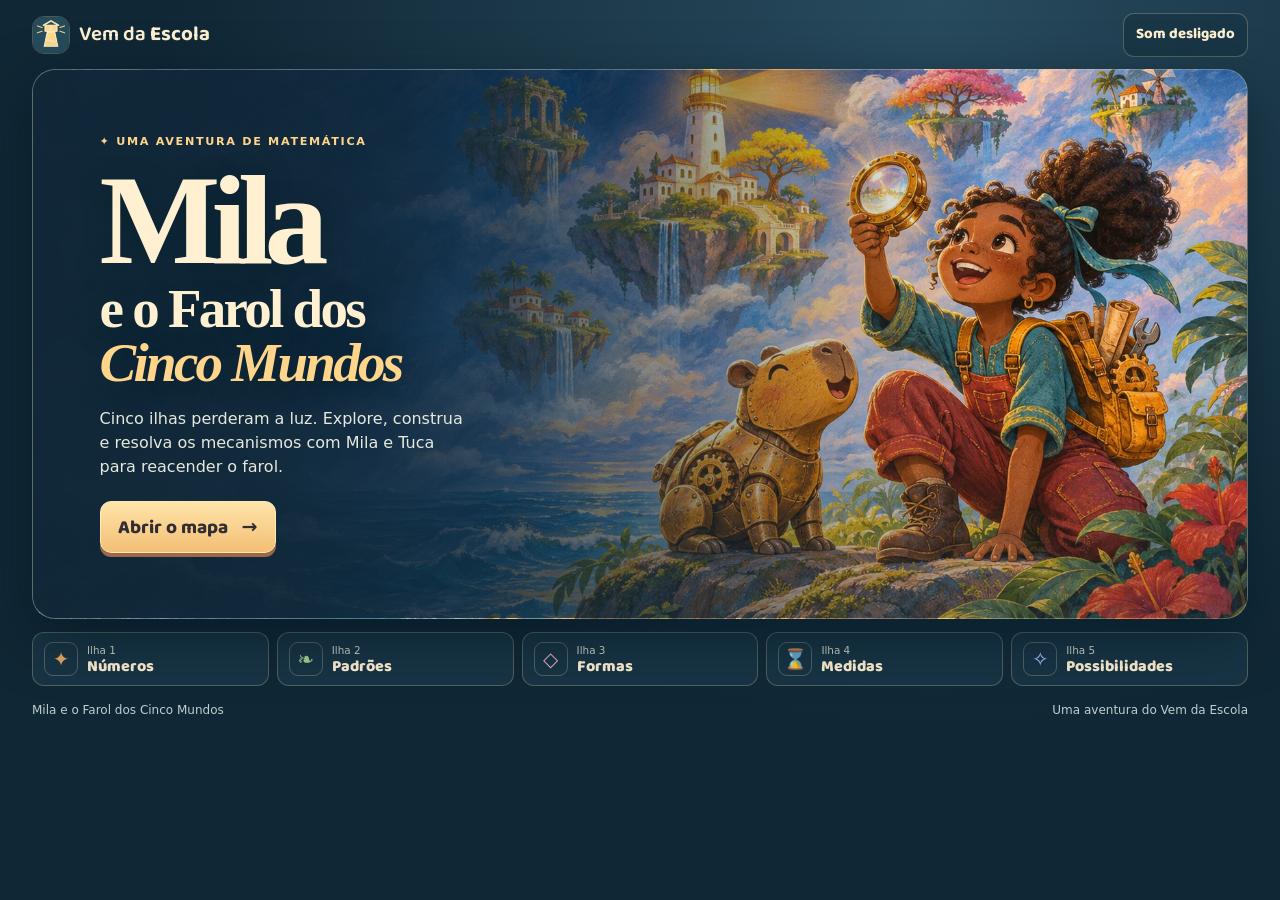
==== jogos/mila-farol-cinco-mundos/index.html @ f938b5f0 "Entrega núcleo jogável, Ilha dos Números e porto do Farol" ====
<!doctype html>
<html lang="pt-BR">
<head>
<meta charset="utf-8">
<meta name="viewport" content="width=device-width, initial-scale=1, viewport-fit=cover">
<meta name="theme-color" content="#132c3c">
<meta name="description" content="Uma aventura de plataforma e matemática para o 3º ano do Ensino Fundamental.">
<title>Mila e o Farol dos Cinco Mundos</title>
<link rel="stylesheet" href="./jogo.css">
<link rel="icon" href="./assets/farol.svg" type="image/svg+xml">
<script defer src="./fisica.js"></script><script defer src="./mundos.js"></script><script defer src="./matematica.js"></script>
<script defer src="./arte.js"></script><script defer src="./interface.js"></script><script defer src="./jogo.js"></script>
</head>
<body>
<div class="shell">
<header><a href="./" class="brand"><img src="./assets/farol.svg" alt="" width="38" height="38"><span>Vem da <b>Escola</b></span></a>
<button class="quiet" id="sound" aria-pressed="false">Som desligado</button></header>
<main>
<section id="cover" class="cover">
<div class="cover-copy">
<p class="kicker">✦ Uma aventura de matemática</p>
<h1>Mila <span>e o Farol dos<br><em>Cinco Mundos</em></span></h1>
<p>Cinco ilhas perderam a luz. Explore, construa e resolva os mecanismos com Mila e Tuca para reacender o farol.</p>
<div class="actions"><button id="start" class="primary">Abrir o mapa <span aria-hidden="true">→</span></button><button id="resume" class="quiet" hidden>Continuar aventura</button></div>
</div>
</section>
<section id="game" class="game" hidden aria-labelledby="place">
<div class="hud"><div><p class="kicker" id="area"></p><h2 id="place"></h2></div>
<div class="hud-actions"><button class="quiet" id="hint">Dica do Tuca</button><button class="quiet" id="map">Mapa <span id="lens-count">0/5</span></button></div></div>
<p id="task" class="task" aria-live="polite"></p>
<div class="stage" id="stage">
<canvas id="scene" tabindex="0" aria-label="Cenário de plataforma. Use setas ou A e D para andar, Espaço para pular, E para agir e Q para devolver."></canvas>
<p id="notice" class="notice" role="status" hidden></p>
<p id="prompt" class="prompt" hidden></p>
<p id="carry" class="carry" aria-live="polite" hidden></p>
</div>
<div class="touch" aria-label="Controles por toque">
<div><button data-control="left" aria-label="Andar à esquerda">←</button><button data-control="right" aria-label="Andar à direita">→</button></div>
<div><button data-control="jump"><b aria-hidden="true">↑</b>Pular</button><button data-control="act"><b aria-hidden="true">✦</b>Agir</button><button data-control="undo"><b aria-hidden="true">↶</b>Devolver</button></div>
</div>
<div class="keys"><span><kbd>←</kbd> <kbd>→</kbd> Andar</span><span><kbd>Espaço</kbd> Pular ou subir</span><span><kbd>E</kbd> Pegar / agir</span><span><kbd>Q</kbd> Devolver</span><span><kbd>I</kbd> Mapa e mochila</span></div>
</section>
<section id="ending" class="cover ending" hidden>
<div class="cover-copy"><p class="kicker">✦ Cinco lentes reunidas</p><h2 id="end-title" tabindex="-1">O farol voltou a brilhar!</h2><p>Mila e Tuca devolveram a luz às ilhas. As pontes, trilhos, canais e estrelas voltaram a guiar quem vive ali.</p><p id="secrets"></p><button class="primary" id="restart">Jogar novamente ↻</button></div>
</section>
<ol class="route" id="route" aria-label="As cinco ilhas"></ol>
</main>
<footer><span>Mila e o Farol dos Cinco Mundos</span><span>Uma aventura do Vem da Escola</span></footer>
</div>
<dialog id="inventory" aria-labelledby="map-title">
<h2 id="map-title">Mapa e mochila</h2><ol id="map-list" class="map-list"></ol>
<p id="bag"></p>
<div class="actions"><button class="quiet" id="recover">Voltar ao ponto salvo</button><button class="primary" id="close-map">Voltar ao jogo</button></div>
</dialog>
<dialog id="story" aria-labelledby="speaker"><p class="kicker" id="speaker"></p><p class="speech" id="speech"></p>
<div class="actions"><button id="skip" class="quiet">Pular conversa</button><button id="next-line" class="primary" autofocus>Continuar →</button></div></dialog>
<noscript>Ative o JavaScript para jogar.</noscript>
</body>
</html>
---- jogos/mila-farol-cinco-mundos/jogo.css ----
@font-face{font-family:Baloo;src:url('./assets/baloo2.woff2') format('woff2');font-weight:400 800;font-display:swap}
:root{color-scheme:dark;--ink:#102735;--text:#fff0d2;--gold:#ffd48b;--line:#e9d9a748;--round:Baloo,system-ui,sans-serif;--serif:Georgia,serif}
*{box-sizing:border-box}[hidden]{display:none!important}
body{margin:0;background:radial-gradient(ellipse at 73% 0,#284b5e,transparent 58%),var(--ink);color:var(--text);font:500 1rem/1.5 system-ui,sans-serif;min-height:100vh}
a{color:inherit;text-decoration:none}button{font:inherit;cursor:pointer;touch-action:manipulation}
h1,h2,p{margin:0}button:focus-visible,a:focus-visible,canvas:focus-visible{outline:3px solid #93e6d7;outline-offset:3px}
.shell{width:min(1370px,100% - 64px);margin:auto}
header,.brand,.actions,.hud,.hud-actions,footer{display:flex;align-items:center}
header,footer,.hud{justify-content:space-between;gap:10px}
header{min-height:69px}.brand{gap:9px;font:600 1.29rem var(--round)}.brand img{border:1px solid var(--line);border-radius:12px}
.quiet,.primary{min-height:44px;border:1px solid var(--line);border-radius:11px;padding:5px 12px;color:var(--text);background:#193646e8;font:750 .93rem/1.12 var(--round)}
.quiet:hover{background:#30566a}.quiet[aria-pressed=true]{color:var(--gold)}
.primary{min-height:52px;background:linear-gradient(#ffe4a9,#f2bf75);border-color:#ffeab4;color:#322d32;box-shadow:0 4px 0 #9e6745;font-size:1.19rem;padding:7px 17px}
.primary span{margin-left:10px}.primary:hover{background:#ffeab5}.primary:active{transform:translateY(2px);box-shadow:0 2px 0 #9e6745}
.cover{position:relative;isolation:isolate;display:grid;align-items:center;overflow:hidden;min-height:clamp(490px,43vw,640px);border:1px solid var(--line);border-radius:23px;background:#254454 url('./assets/capa.webp') 54% 51%/cover no-repeat;box-shadow:0 18px 55px #00162190}
.cover:after{content:"";position:absolute;inset:0;z-index:-1;background:linear-gradient(90deg,#102737fa 0%,#102737ec 20%,#102737ba 38%,#10273742 64%,transparent 82%),linear-gradient(0deg,#10273752,transparent 33%)}
.cover-copy{padding:42px clamp(21px,5.2vw,78px);max-width:720px}
.kicker{color:var(--gold);font:800 .7rem/1.2 system-ui,sans-serif;text-transform:uppercase;letter-spacing:.15em}
.cover h1{font:700 clamp(5.1rem,10vw,8.8rem)/.85 var(--serif);letter-spacing:-.07em;margin:17px 0 18px;text-shadow:0 4px 25px #09222d}
.cover h1 span{display:block;font-size:.43em;letter-spacing:-.05em;line-height:.97;margin-top:8px}.cover h1 em{color:var(--gold)}
.cover-copy>p:not(.kicker){max-width:365px;color:#e6e9dc}.actions{gap:9px;flex-wrap:wrap;margin-top:22px}
.route{display:grid;grid-template-columns:repeat(5,minmax(0,1fr));list-style:none;margin:13px 0 0;padding:0;gap:8px}
.route li{min-width:0;display:flex;align-items:center;gap:9px;border:1px solid var(--line);background:#183444;border-radius:12px;padding:9px 11px}
.route li[aria-current]{border-color:var(--gold);background:#284858}.route small,.route strong{display:block}
.route small{font-size:.65rem;color:#d7d9cb}.route strong{font:800 1rem/1.05 var(--round)}
.seal{display:grid;place-items:center;flex:none;width:34px;height:34px;border:1px solid #b3b4a45d;border-radius:9px;color:var(--accent);font-size:1.24rem}
footer{padding:15px 0;color:#bfced0;font-size:.75rem}
.game{border:1px solid var(--line);border-radius:17px;overflow:hidden;background:#15303f;box-shadow:0 12px 50px #041a25a0}
.hud{padding:11px 14px 6px}.hud-actions{gap:6px;flex:none}.hud h2{font:700 clamp(1.27rem,3vw,2.08rem)/1.07 var(--serif);margin-top:3px}
#lens-count{color:var(--gold)}.task{padding:0 14px 8px;font-size:.89rem;min-height:26px;color:#f3ecd4}
.stage{height:clamp(398px,46vw,650px);position:relative;overflow:hidden;background:#274656;isolation:isolate}
canvas{display:block;width:100%;height:100%;touch-action:none;outline-offset:-2px}canvas:focus-visible{outline:2px solid #f0d39a9c;outline-offset:-2px}
.notice,.prompt,.carry{position:absolute;pointer-events:none;background:#102f40ed;border:1px solid #ebd39983;border-radius:11px;padding:6px 11px;font:750 .98rem/1.22 var(--round);box-shadow:0 3px 12px #05202b80;max-width:90%}
.notice{left:10px;top:10px;max-width:min(560px,90%)}.prompt{bottom:12px;left:50%;translate:-50% 0;text-align:center;width:max-content}.carry{right:10px;top:10px;color:var(--gold);max-width:48%}
.notice:not([hidden])+.prompt+.carry{top:auto;bottom:55px}
.keys{display:flex;gap:8px 17px;justify-content:center;flex-wrap:wrap;color:#dce8dc;font-size:.77rem;padding:10px}
kbd{font:750 .8rem var(--round);color:#fff3d4;background:#264552;border:1px solid #bdc3aa80;border-bottom-width:2px;border-radius:4px;padding:0 4px}
.touch{display:none}
.ending{background-image:url('./assets/farol.webp')}.ending h2{font:700 clamp(2.9rem,6.5vw,5.5rem)/.94 var(--serif);letter-spacing:-.045em;margin:14px 0}
.ending .primary{margin-top:17px}
dialog{width:min(560px,100% - 24px);background:#193746;color:var(--text);border:1px solid #e3bc80;border-radius:17px;padding:18px;box-shadow:0 20px 60px #06141bbd}
dialog::backdrop{background:#061923c9}.speech{margin-top:10px;font:650 1.25rem/1.24 var(--round)}
.map-list{padding:0;list-style:none;margin:12px 0}.map-list li{border-top:1px solid var(--line);padding:6px 0}.map-list span{color:var(--gold);float:right}
@media(max-width:740px),(pointer:coarse){
.shell{width:calc(100% - 18px)}header{min-height:54px}.brand{font-size:1.07rem;gap:6px}.brand img{width:31px;height:31px}
.cover{min-height:510px;align-items:end;border-radius:16px;background-position:65% 15%;background-size:auto 75%}
.cover:after{background:linear-gradient(0deg,#142d3d 20%,#142d3def 37%,#142d3d6b 62%,transparent 76%)}
.cover-copy{padding:20px}.cover h1{font-size:5.2rem;margin:12px 0 13px}.cover h1 span{font-size:.4em}.cover-copy>p:not(.kicker){font-size:.88rem}.actions{margin-top:13px}
.route{gap:4px}.route li{display:block;padding:5px 3px;overflow-wrap:anywhere}.route .seal{width:24px;height:24px;font-size:.92rem;margin-bottom:3px}.route strong{font-size:.74rem}.route small{font-size:.59rem}
.hud{padding:7px 7px 4px;gap:4px}.hud .kicker{font-size:.55rem}.hud-actions{gap:4px}.hud-actions .quiet{padding:4px 6px;font-size:.72rem}.task{padding:0 7px 7px;font-size:.76rem}
.stage{height:clamp(294px,53svh,500px)}.keys{display:none}.prompt,.carry,.notice{font-size:.84rem}.prompt{bottom:7px}
.touch,.touch>div{display:flex;gap:5px}.touch{justify-content:space-between;padding:6px 5px max(6px,env(safe-area-inset-bottom));touch-action:none;user-select:none}
.touch button{display:grid;place-content:center;justify-items:center;min-width:clamp(43px,12vw,69px);min-height:53px;color:#fff1cf;background:#294a58;border:1px solid #c7d3b885;border-radius:9px;font:800 .69rem/.92 var(--round);padding:3px;touch-action:none}
.touch button[data-control=left],.touch button[data-control=right],.touch b{font-size:1.58rem}.touch button[data-control=act]{background:#625747;border-color:#e9c88f}.touch button.held{background:#57736b}
}
@media(max-width:850px) and (orientation:landscape) and (pointer:coarse){.stage{height:54svh;min-height:175px}}
@media(prefers-reduced-motion:reduce){*,*::after,*::before{scroll-behavior:auto!important;animation:none!important;transition:none!important}}
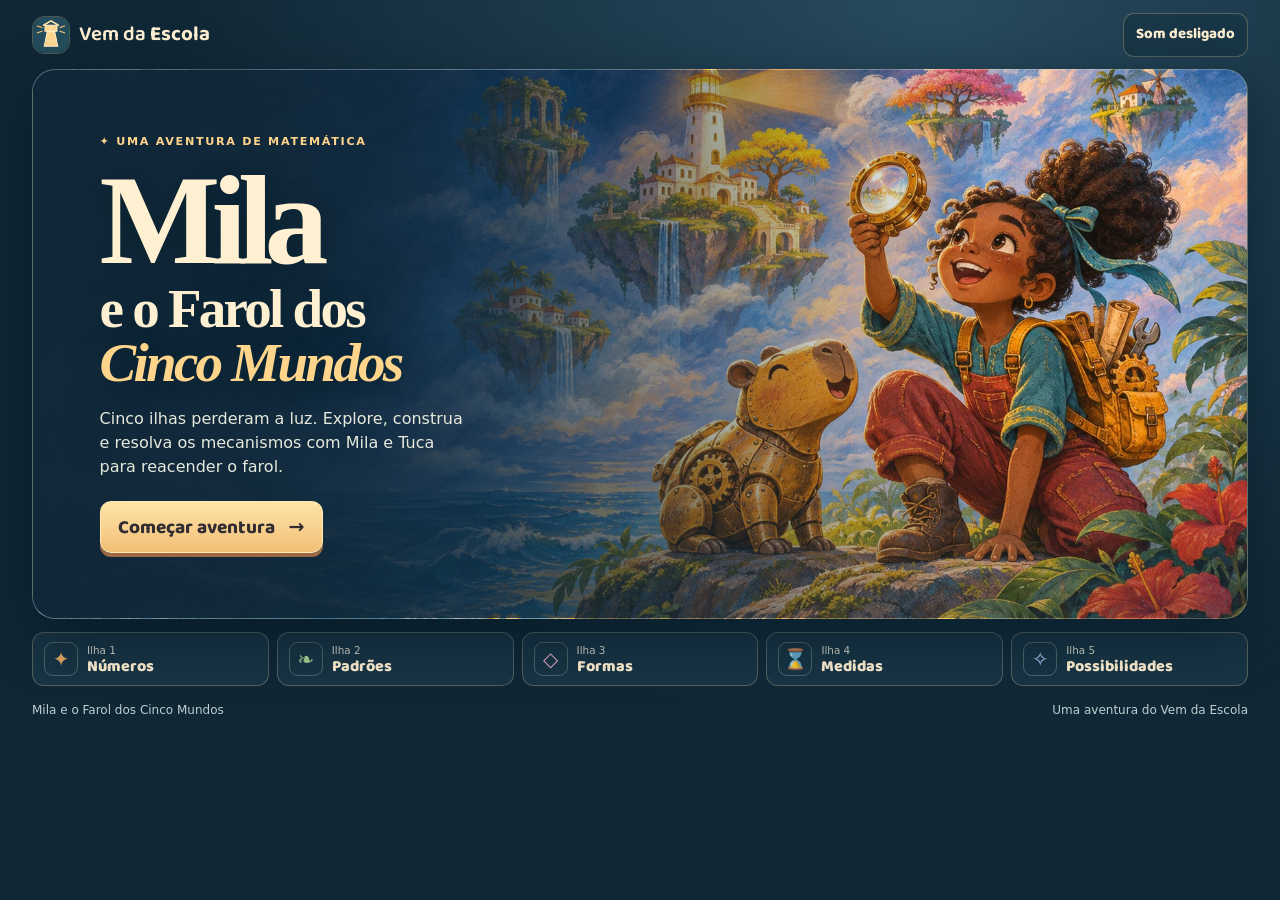
==== commit ba7a6912: "Guia a entrada no Farol e a primeira montagem de Mila" ====
--- a/jogos/mila-farol-cinco-mundos/index.html
+++ b/jogos/mila-farol-cinco-mundos/index.html
@@ -21,24 +21,25 @@
 <p class="kicker">✦ Uma aventura de matemática</p>
 <h1>Mila <span>e o Farol dos<br><em>Cinco Mundos</em></span></h1>
 <p>Cinco ilhas perderam a luz. Explore, construa e resolva os mecanismos com Mila e Tuca para reacender o farol.</p>
-<div class="actions"><button id="start" class="primary">Abrir o mapa <span aria-hidden="true">→</span></button><button id="resume" class="quiet" hidden>Continuar aventura</button></div>
+<div class="actions"><button id="start" class="primary">Começar aventura <span aria-hidden="true">→</span></button><button id="resume" class="quiet" hidden>Continuar aventura</button></div>
 </div>
 </section>
 <section id="game" class="game" hidden aria-labelledby="place">
 <div class="hud"><div><p class="kicker" id="area"></p><h2 id="place"></h2></div>
 <div class="hud-actions"><button class="quiet" id="hint">Dica do Tuca</button><button class="quiet" id="map">Mapa <span id="lens-count">0/5</span></button></div></div>
 <p id="task" class="task" aria-live="polite"></p>
+<div class="guide"><span aria-hidden="true">✦</span><p id="guide" aria-live="polite"></p></div>
 <div class="stage" id="stage">
 <canvas id="scene" tabindex="0" aria-label="Cenário de plataforma. Use setas ou A e D para andar, Espaço para pular, E para agir e Q para devolver."></canvas>
 <p id="notice" class="notice" role="status" hidden></p>
-<p id="prompt" class="prompt" hidden></p>
+<p id="prompt" class="prompt" aria-live="polite" hidden></p>
 <p id="carry" class="carry" aria-live="polite" hidden></p>
 </div>
 <div class="touch" aria-label="Controles por toque">
 <div><button data-control="left" aria-label="Andar à esquerda">←</button><button data-control="right" aria-label="Andar à direita">→</button></div>
 <div><button data-control="jump"><b aria-hidden="true">↑</b>Pular</button><button data-control="act"><b aria-hidden="true">✦</b>Agir</button><button data-control="undo"><b aria-hidden="true">↶</b>Devolver</button></div>
 </div>
-<div class="keys"><span><kbd>←</kbd> <kbd>→</kbd> Andar</span><span><kbd>Espaço</kbd> Pular ou subir</span><span><kbd>E</kbd> Pegar / agir</span><span><kbd>Q</kbd> Devolver</span><span><kbd>I</kbd> Mapa e mochila</span></div>
+<div class="keys"><span><kbd>←</kbd> <kbd>→</kbd> Andar</span><span><kbd>Espaço</kbd> Pular ou subir</span><span><kbd>E</kbd> Pegar / agir</span><span><kbd>Q</kbd> Devolver</span><span><kbd>I</kbd> Mapa e mochila</span><button id="controls" aria-pressed="false">Controles na tela</button></div>
 </section>
 <section id="ending" class="cover ending" hidden>
 <div class="cover-copy"><p class="kicker">✦ Cinco lentes reunidas</p><h2 id="end-title" tabindex="-1">O farol voltou a brilhar!</h2><p>Mila e Tuca devolveram a luz às ilhas. As pontes, trilhos, canais e estrelas voltaram a guiar quem vive ali.</p><p id="secrets"></p><button class="primary" id="restart">Jogar novamente ↻</button></div>
--- a/jogos/mila-farol-cinco-mundos/jogo.css
+++ b/jogos/mila-farol-cinco-mundos/jogo.css
@@ -28,12 +28,15 @@
 .game{border:1px solid var(--line);border-radius:17px;overflow:hidden;background:#15303f;box-shadow:0 12px 50px #041a25a0}
 .hud{padding:11px 14px 6px}.hud-actions{gap:6px;flex:none}.hud h2{font:700 clamp(1.27rem,3vw,2.08rem)/1.07 var(--serif);margin-top:3px}
 #lens-count{color:var(--gold)}.task{padding:0 14px 8px;font-size:.89rem;min-height:26px;color:#f3ecd4}
+.guide{display:flex;gap:7px;align-items:baseline;padding:7px 14px;border-top:1px solid #e9d9a724;background:#203e4c;color:#fff1c9;font:700 .98rem/1.18 var(--round)}
+.guide>span{flex:none;color:var(--gold)}
 .stage{height:clamp(398px,46vw,650px);position:relative;overflow:hidden;background:#274656;isolation:isolate}
 canvas{display:block;width:100%;height:100%;touch-action:none;outline-offset:-2px}canvas:focus-visible{outline:2px solid #f0d39a9c;outline-offset:-2px}
 .notice,.prompt,.carry{position:absolute;pointer-events:none;background:#102f40ed;border:1px solid #ebd39983;border-radius:11px;padding:6px 11px;font:750 .98rem/1.22 var(--round);box-shadow:0 3px 12px #05202b80;max-width:90%}
 .notice{left:10px;top:10px;max-width:min(560px,90%)}.prompt{bottom:12px;left:50%;translate:-50% 0;text-align:center;width:max-content}.carry{right:10px;top:10px;color:var(--gold);max-width:48%}
 .notice:not([hidden])+.prompt+.carry{top:auto;bottom:55px}
 .keys{display:flex;gap:8px 17px;justify-content:center;flex-wrap:wrap;color:#dce8dc;font-size:.77rem;padding:10px}
+.keys span{align-self:center}#controls{border:0;border-radius:5px;color:#ffe3a7;background:#2c4853;padding:4px 7px;font-size:.75rem}
 kbd{font:750 .8rem var(--round);color:#fff3d4;background:#264552;border:1px solid #bdc3aa80;border-bottom-width:2px;border-radius:4px;padding:0 4px}
 .touch{display:none}
 .ending{background-image:url('./assets/farol.webp')}.ending h2{font:700 clamp(2.9rem,6.5vw,5.5rem)/.94 var(--serif);letter-spacing:-.045em;margin:14px 0}
@@ -41,6 +44,12 @@
 dialog{width:min(560px,100% - 24px);background:#193746;color:var(--text);border:1px solid #e3bc80;border-radius:17px;padding:18px;box-shadow:0 20px 60px #06141bbd}
 dialog::backdrop{background:#061923c9}.speech{margin-top:10px;font:650 1.25rem/1.24 var(--round)}
 .map-list{padding:0;list-style:none;margin:12px 0}.map-list li{border-top:1px solid var(--line);padding:6px 0}.map-list span{color:var(--gold);float:right}
+@media(min-width:741px) and (pointer:fine){
+.with-controls .touch,.with-controls .touch>div{display:flex;gap:8px}
+.with-controls .touch{justify-content:center;gap:27px;padding:7px}
+.touch button{min-width:60px;min-height:47px;border:1px solid #c7d3b885;border-radius:9px;color:#fff1cf;background:#294a58;touch-action:none;font:750 .88rem var(--round);padding:4px 8px}
+.touch button b{margin-right:5px}.touch button.held{background:#57736b}
+}
 @media(max-width:740px),(pointer:coarse){
 .shell{width:calc(100% - 18px)}header{min-height:54px}.brand{font-size:1.07rem;gap:6px}.brand img{width:31px;height:31px}
 .cover{min-height:510px;align-items:end;border-radius:16px;background-position:65% 15%;background-size:auto 75%}
@@ -48,6 +57,7 @@
 .cover-copy{padding:20px}.cover h1{font-size:5.2rem;margin:12px 0 13px}.cover h1 span{font-size:.4em}.cover-copy>p:not(.kicker){font-size:.88rem}.actions{margin-top:13px}
 .route{gap:4px}.route li{display:block;padding:5px 3px;overflow-wrap:anywhere}.route .seal{width:24px;height:24px;font-size:.92rem;margin-bottom:3px}.route strong{font-size:.74rem}.route small{font-size:.59rem}
 .hud{padding:7px 7px 4px;gap:4px}.hud .kicker{font-size:.55rem}.hud-actions{gap:4px}.hud-actions .quiet{padding:4px 6px;font-size:.72rem}.task{padding:0 7px 7px;font-size:.76rem}
+.guide{padding:5px 7px;font-size:.88rem}
 .stage{height:clamp(294px,53svh,500px)}.keys{display:none}.prompt,.carry,.notice{font-size:.84rem}.prompt{bottom:7px}
 .touch,.touch>div{display:flex;gap:5px}.touch{justify-content:space-between;padding:6px 5px max(6px,env(safe-area-inset-bottom));touch-action:none;user-select:none}
 .touch button{display:grid;place-content:center;justify-items:center;min-width:clamp(43px,12vw,69px);min-height:53px;color:#fff1cf;background:#294a58;border:1px solid #c7d3b885;border-radius:9px;font:800 .69rem/.92 var(--round);padding:3px;touch-action:none}
